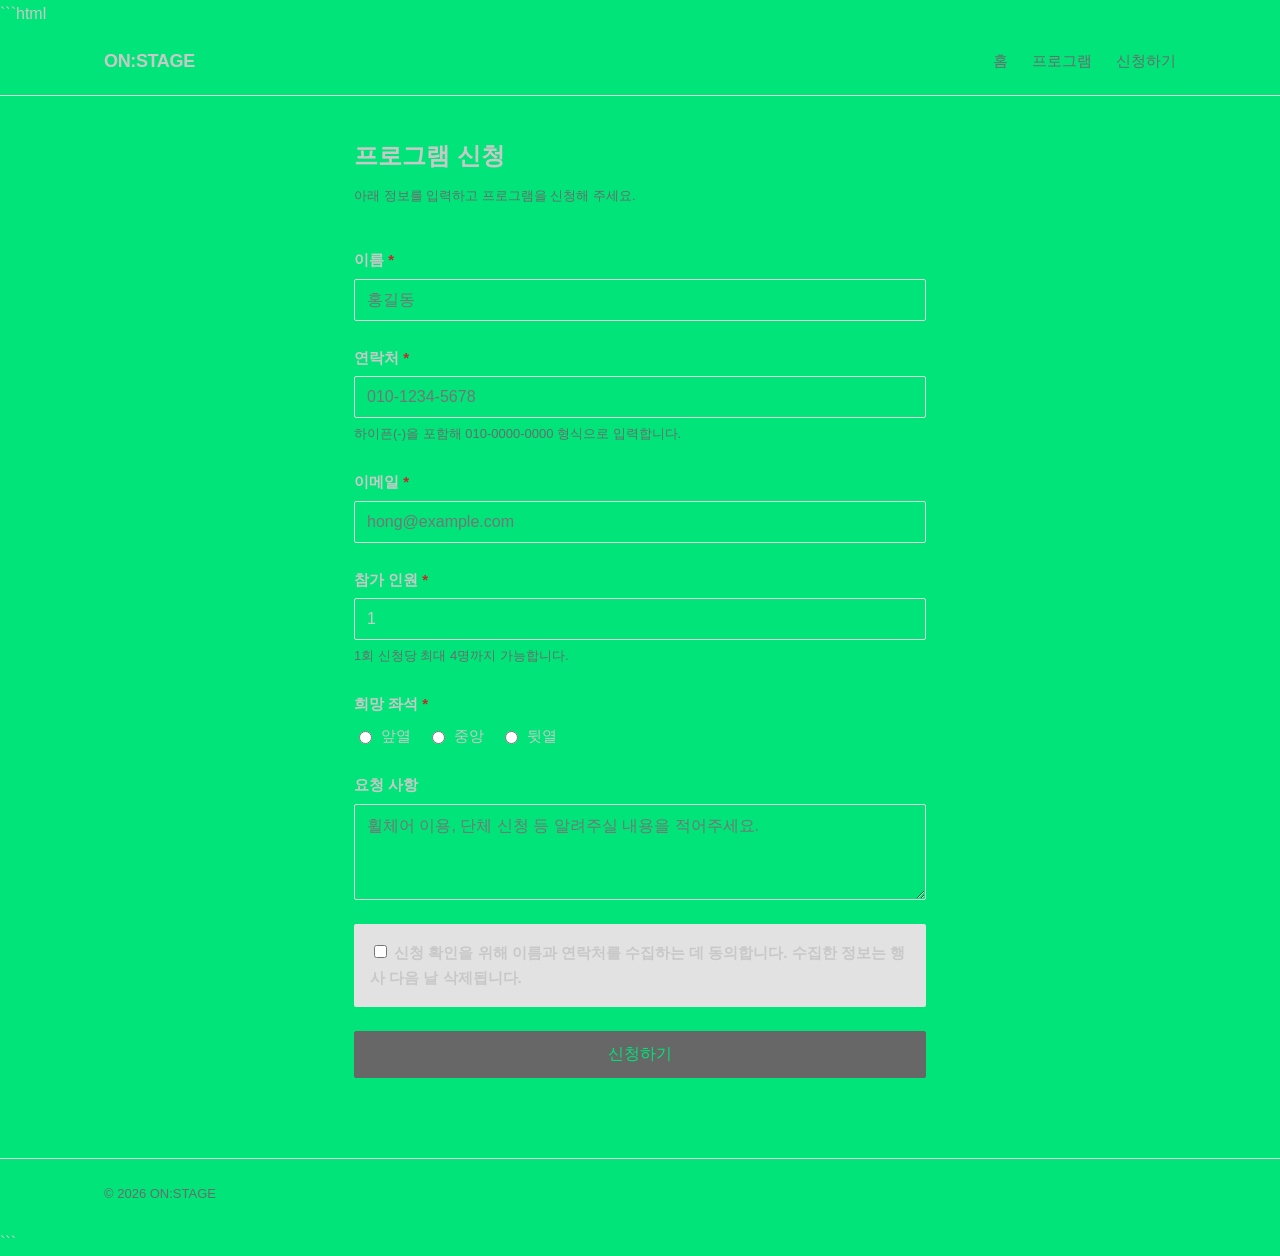
==== apply.html @ 671b8b54 "Add files via upload" ====
```html
<!DOCTYPE html>
<html lang="ko">
<head>
  <meta charset="UTF-8">
  <meta name="viewport" content="width=device-width, initial-scale=1.0">
  <title>ON:STAGE — 신청하기</title>

  <link rel="stylesheet" href="css/tokens.css">
  <link rel="stylesheet" href="css/style.css">
</head>

<body>

  <header class="site-header">
    <div class="wrap">
      <a href="index.html" class="logo">ON:STAGE</a>

      <button type="button" class="menu-btn" id="menuBtn">
        메뉴
      </button>

      <nav class="gnb" id="gnb">
        <a href="index.html">홈</a>
        <a href="detail.html">프로그램</a>
        <a href="apply.html">신청하기</a>
      </nav>
    </div>
  </header>

  <main>

    <section class="form-page" id="formScreen">
      <div class="wrap">

        <h1>프로그램 신청</h1>

        <p>
          아래 정보를 입력하고 프로그램을 신청해 주세요.
        </p>

        <form id="applyForm" novalidate>

          <!-- ① 이름 -->
          <div class="field">
            <label for="name">
              이름
              <span class="req" aria-hidden="true">*</span>
            </label>

            <input
              type="text"
              id="name"
              name="name"
              required
              placeholder="홍길동"
              autocomplete="name"
            >

            <p class="error" id="err-name">
              이름을 입력해 주세요.
            </p>
          </div>


          <!-- ② 연락처 -->
          <div class="field">
            <label for="tel">
              연락처
              <span class="req" aria-hidden="true">*</span>
            </label>

            <input
              type="tel"
              id="tel"
              name="tel"
              required
              pattern="010-\d{4}-\d{4}"
              placeholder="010-1234-5678"
              autocomplete="tel"
            >

            <p class="hint">
              하이픈(-)을 포함해 010-0000-0000 형식으로 입력합니다.
            </p>

            <p class="error" id="err-tel">
              010-1234-5678 형식으로 입력해 주세요.
            </p>
          </div>


          <!-- ③ 이메일 -->
          <div class="field">
            <label for="email">
              이메일
              <span class="req" aria-hidden="true">*</span>
            </label>

            <input
              type="email"
              id="email"
              name="email"
              required
              placeholder="hong@example.com"
              autocomplete="email"
            >

            <p class="error" id="err-email">
              이메일 주소 형식을 확인해 주세요.
            </p>
          </div>


          <!-- ④ 참가 인원 -->
          <div class="field">
            <label for="count">
              참가 인원
              <span class="req" aria-hidden="true">*</span>
            </label>

            <input
              type="number"
              id="count"
              name="count"
              required
              min="1"
              max="4"
              value="1"
            >

            <p class="hint">
              1회 신청당 최대 4명까지 가능합니다.
            </p>

            <p class="error" id="err-count">
              1명 이상 4명 이하로 입력해 주세요.
            </p>
          </div>


          <!-- ⑤ 희망 좌석 -->
          <div class="field">

            <label>
              희망 좌석
              <span class="req" aria-hidden="true">*</span>
            </label>

            <div class="radio-group">

              <label>
                <input
                  type="radio"
                  name="seat"
                  value="앞열"
                  required
                >
                앞열
              </label>

              <label>
                <input
                  type="radio"
                  name="seat"
                  value="중앙"
                >
                중앙
              </label>

              <label>
                <input
                  type="radio"
                  name="seat"
                  value="뒷열"
                >
                뒷열
              </label>

            </div>

            <p class="error" id="err-seat">
              희망 좌석을 선택해 주세요.
            </p>

          </div>


          <!-- ⑥ 요청 사항 -->
          <div class="field">

            <label for="note">
              요청 사항
            </label>

            <textarea
              id="note"
              name="note"
              placeholder="휠체어 이용, 단체 신청 등 알려주실 내용을 적어주세요."
            ></textarea>

          </div>


          <!-- ⑦ 개인정보 동의 -->
          <div class="field">

            <label class="agree" for="agree">

              <input
                type="checkbox"
                id="agree"
                name="agree"
                required
              >

              <span>
                신청 확인을 위해 이름과 연락처를 수집하는 데 동의합니다.
                수집한 정보는 행사 다음 날 삭제됩니다.
              </span>

            </label>

            <p class="error" id="err-agree">
              개인정보 수집에 동의해야 신청할 수 있습니다.
            </p>

          </div>


          <button type="submit" class="btn btn--block">
            신청하기
          </button>

        </form>

      </div>
    </section>


    <!-- 신청 완료 화면 -->
    <section id="doneScreen" class="done is-hidden">
      <div class="wrap">

        <h1>신청이 완료되었습니다.</h1>

        <p>
          입력하신 신청 정보를 확인해 주세요.
        </p>

        <dl class="receipt">

          <div>
            <dt>이름</dt>
            <dd id="r-name"></dd>
          </div>

          <div>
            <dt>연락처</dt>
            <dd id="r-tel"></dd>
          </div>

          <div>
            <dt>희망 좌석</dt>
            <dd id="r-seat"></dd>
          </div>

          <div>
            <dt>참가 인원</dt>
            <dd id="r-count"></dd>
          </div>

        </dl>

        <a href="index.html" class="btn">
          홈으로 돌아가기
        </a>

      </div>
    </section>

  </main>

  <footer class="site-footer">
    <div class="wrap">
      <p>© 2026 ON:STAGE</p>
    </div>
  </footer>

  <script src="js/main.js"></script>

</body>
</html>
```
---- css/tokens.css ----
/* ════════════════════════════════════════════════════════════════
   tokens.css — 디자인 토큰
   ════════════════════════════════════════════════════════════════
   이 파일에는 '값'만 적습니다. 실제 모양은 style.css가 만듭니다.

   [2주차 1차시] 디자인 가이드 워크시트에 정한 색을 여기에 옮겨 적으세요.
   여기 한 곳만 바꾸면 사이트 전체 색이 한꺼번에 바뀝니다.

   ⚠ 변수 이름은 절대 바꾸지 마세요. style.css가 이 이름들을 찾습니다.
   ════════════════════════════════════════════════════════════════ */

:root {

  /* ────────────────────────────────────────────────────────────
     ① 색  ▸ TODO: 아래 5개를 팀 색으로 바꾸세요
     ────────────────────────────────────────────────────────────
     지금은 임시 회색이 들어 있습니다. 그대로 두면 감점입니다.

     규칙
       · 주색 3개 + 강조색 1개 + 보조색 1개, 총 5개만 씁니다
       · 색 코드는 #RRGGBB 형식으로 적습니다
       · --ink 와 --paper 는 서로 충분히 진하고 밝아야 합니다
         (글자와 배경의 대비. 6주차에 검사합니다)

     색 고르는 곳
       coolors.co  ·  color.adobe.com  ·  개발자도구로 좋아하는 사이트 색 추출
     ──────────────────────────────────────────────────────────── */

  --ink:       #c8c8c8;   /* 주색1 — 제목과 본문 글자. 가장 진한 색 */
  --paper:     #00e479
  ;   /* 주색2 — 기본 배경. 보통 흰색 */
  --wall:      #e2e2e2;   /* 주색3 — 구역을 나누는 옅은 배경 */
  --brand:     #676767;   /* 강조색 — 버튼, 링크, 선택된 상태 */
  --highlight: #999;   /* 보조색 — '마감 임박' 같은 배지 */


  /* ────────────────────────────────────────────────────────────
     ② 보조 색  ▸ 그대로 두어도 됩니다
     ──────────────────────────────────────────────────────────── */

  --ink-soft:  #6b6b6b;   /* 덜 중요한 글자 */
  --line:      #dddddd;   /* 테두리와 구분선 */
  --danger:    #c62828;   /* 오류 메시지. 빨강 계열을 유지하세요 */


  /* ────────────────────────────────────────────────────────────
     ③ 글자 크기  ▸ 완성본 제공
     ────────────────────────────────────────────────────────────
     1rem = 16px 입니다.
     크기는 이 5개 안에서만 고르세요. 여기 없는 크기를 쓰면
     화면이 어수선해지고 6주차 체크리스트에서 감점됩니다.
     ──────────────────────────────────────────────────────────── */

  --fs-hero:   2.75rem;    /* 44px — 첫 화면의 큰 제목 */
  --fs-h2:     1.5rem;     /* 24px — 섹션 제목 */
  --fs-h3:     1.125rem;   /* 18px — 카드 제목 */
  --fs-body:   1rem;       /* 16px — 본문 */
  --fs-small:  0.8125rem;  /* 13px — 날짜, 안내 문구 */


  /* ────────────────────────────────────────────────────────────
     ④ 여백  ▸ 완성본 제공
     ────────────────────────────────────────────────────────────
     8의 배수로 만든 5단계입니다.
     margin, padding, gap 값은 이 안에서만 고르세요.
     ──────────────────────────────────────────────────────────── */

  --sp-1: 8px;    /* 아주 좁게 — 아이콘과 글자 사이 */
  --sp-2: 16px;   /* 좁게 — 카드 안쪽 */
  --sp-3: 24px;   /* 보통 — 요소 사이 */
  --sp-4: 40px;   /* 넓게 — 큰 덩어리 사이 */
  --sp-5: 64px;   /* 아주 넓게 — 섹션 위아래 */


  /* ────────────────────────────────────────────────────────────
     ⑤ 그 밖에  ▸ 완성본 제공
     ──────────────────────────────────────────────────────────── */

  --radius: 2px;      /* 모서리 둥글기. 0이면 각지고, 크면 둥글둥글 */
  --maxw:  1120px;    /* 콘텐츠 최대 가로 폭 */
}
---- css/style.css ----
/* ════════════════════════════════════════════════════════════════
   style.css — 완성본
   ════════════════════════════════════════════════════════════════ */

* { box-sizing: border-box; }

body, h1, h2, h3, p, ul, dl, dd, figure {
  margin: 0;
  padding: 0;
}

ul { list-style: none; }

img {
  display: block;
  max-width: 100%;
}

body {
  font-family: -apple-system, BlinkMacSystemFont, "Apple SD Gothic Neo",
               "Malgun Gothic", "맑은 고딕", sans-serif;
  font-size: var(--fs-body);
  line-height: 1.7;
  color: var(--ink);
  background: var(--paper);
}

.wrap {
  max-width: var(--maxw);
  margin: 0 auto;
  padding: 0 var(--sp-3);
}

a:focus-visible,
button:focus-visible,
input:focus-visible,
textarea:focus-visible {
  outline: 2px solid var(--brand);
  outline-offset: 2px;
}

.is-hidden {
  display: none;
}


/* ═══ 1. 헤더 ═════════════════════════════════════════════════ */

.site-header {
  border-bottom: 1px solid var(--line);
  background: var(--paper);
  position: relative;
}

.site-header .wrap {
  height: 68px;
  display: flex;
  align-items: center;
  justify-content: space-between;
}

.logo {
  font-size: var(--fs-h3);
  font-weight: 700;
  letter-spacing: -0.02em;
  color: var(--ink);
  text-decoration: none;
}

.gnb {
  display: flex;
  gap: var(--sp-3);
}

.gnb a {
  color: var(--ink-soft);
  text-decoration: none;
  font-size: 0.9375rem;
}

.gnb a:hover {
  color: var(--ink);
}

.menu-btn {
  display: none;
  border: 1px solid var(--line);
  background: var(--paper);
  border-radius: var(--radius);
  padding: 6px 10px;
  font-size: var(--fs-small);
  font-family: inherit;
  cursor: pointer;
}


/* ═══ 2. 히어로 ═══════════════════════════════════════════════ */

.hero {
  background: var(--wall);
  padding: var(--sp-5) 0;
}

.hero .wrap {
  display: flex;
  gap: var(--sp-4);
  align-items: center;
}

.hero-text {
  flex: 2;
}

.hero-figure {
  flex: 1;
}

.hero-label {
  font-size: var(--fs-small);
  color: var(--brand);
  font-weight: 700;
  margin-bottom: var(--sp-1);
}

.hero h1 {
  font-size: var(--fs-hero);
  line-height: 1.2;
  letter-spacing: -0.03em;
  margin-bottom: var(--sp-2);
}

.hero p {
  color: var(--ink-soft);
  max-width: 34em;
  margin-bottom: var(--sp-3);
}

.hero-figure img {
  width: 100%;
  aspect-ratio: 4 / 3;
  object-fit: cover;
  background: var(--line);
}


/* ═══ 3. 버튼 ═════════════════════════════════════════════════ */

.btn {
  display: inline-block;
  padding: 12px var(--sp-3);
  border: 1px solid var(--brand);
  border-radius: var(--radius);
  background: var(--brand);
  color: var(--paper);
  font-size: var(--fs-body);
  font-family: inherit;
  text-decoration: none;
  cursor: pointer;
}

.btn:hover {
  opacity: 0.85;
}

.btn--ghost {
  background: transparent;
  color: var(--brand);
}

.btn--block {
  display: block;
  width: 100%;
  text-align: center;
}


/* ═══ 4. 섹션 제목 ════════════════════════════════════════════ */

.section {
  padding: var(--sp-5) 0;
}

.section-head {
  display: flex;
  align-items: baseline;
  justify-content: space-between;
  margin-bottom: var(--sp-3);
}

.section-head h2 {
  font-size: var(--fs-h2);
  letter-spacing: -0.02em;
}

.section-head p {
  color: var(--ink-soft);
  font-size: var(--fs-small);
}


/* ═══ 5. 필터 칩 ══════════════════════════════════════════════ */

.filters {
  display: flex;
  flex-wrap: wrap;
  gap: var(--sp-1);
  margin-bottom: var(--sp-3);
}

.chip {
  padding: 7px 16px;
  border: 1px solid var(--line);
  border-radius: 999px;
  background: var(--paper);
  color: var(--ink-soft);
  font-size: var(--fs-small);
  font-family: inherit;
  cursor: pointer;
}

.chip:hover {
  border-color: var(--ink-soft);
}

.chip.is-active {
  background: var(--ink);
  border-color: var(--ink);
  color: var(--paper);
}


/* ═══ 6. 카드 목록 ════════════════════════════════════════════ */

.card-grid {
  display: grid;
  grid-template-columns: repeat(3, 1fr);
  gap: var(--sp-3);
}

.card {
  display: block;
  text-decoration: none;
  color: inherit;
  border: 1px solid var(--line);
  border-radius: var(--radius);
  overflow: hidden;
  background: var(--paper);
}

.card:hover {
  border-color: var(--ink);
}

.card img {
  width: 100%;
  background: var(--line);
  aspect-ratio: 3 / 4;
  object-fit: cover;
}

.card-body {
  padding: var(--sp-2);
}

.card-cat {
  font-size: var(--fs-small);
  color: var(--brand);
  margin-bottom: 4px;
}

.card h3 {
  font-size: var(--fs-h3);
  letter-spacing: -0.02em;
  margin-bottom: 6px;
}

.card-meta {
  font-size: var(--fs-small);
  color: var(--ink-soft);
}

.badge {
  display: inline-block;
  background: var(--highlight);
  color: var(--ink);
  font-size: 0.75rem;
  font-weight: 700;
  padding: 2px 8px;
  border-radius: var(--radius);
  margin-left: 6px;
}


/* ═══ 7. 상세 화면 ═══════════════════════════════════════════ */

.detail {
  padding: var(--sp-4) 0 var(--sp-5);
}

.detail-top {
  display: flex;
  gap: var(--sp-4);
  align-items: flex-start;
}

.detail-poster {
  flex: 0 0 340px;
}

.detail-poster img {
  width: 100%;
  aspect-ratio: 3 / 4;
  object-fit: cover;
  background: var(--line);
}

.detail-info {
  flex: 1;
}

.detail-info h1 {
  font-size: 2rem;
  letter-spacing: -0.03em;
  margin-bottom: var(--sp-2);
}

.spec {
  border-top: 1px solid var(--line);
  margin: var(--sp-3) 0;
}

.spec div {
  display: flex;
  gap: var(--sp-2);
  padding: 12px 0;
  border-bottom: 1px solid var(--line);
  font-size: 0.9375rem;
}

.spec dt {
  flex: 0 0 88px;
  color: var(--ink-soft);
}

.spec dd {
  flex: 1;
}

.detail-body {
  margin-top: var(--sp-4);
  max-width: 40em;
}

.detail-body h2 {
  font-size: var(--fs-h3);
  margin-bottom: var(--sp-1);
}

.detail-body p {
  color: var(--ink-soft);
  margin-bottom: var(--sp-2);
}


/* ═══ 8. 신청 폼 ══════════════════════════════════════════════ */

.form-page {
  padding: var(--sp-4) 0 var(--sp-5);
}

.form-page > .wrap {
  max-width: 620px;
}

.form-page h1 {
  font-size: var(--fs-h2);
  margin-bottom: var(--sp-1);
}

.form-page > .wrap > p {
  color: var(--ink-soft);
  font-size: var(--fs-small);
  margin-bottom: var(--sp-4);
}

.field {
  margin-bottom: var(--sp-3);
}

.field > label {
  display: block;
  font-size: 0.9375rem;
  font-weight: 700;
  margin-bottom: 6px;
}

.req {
  color: var(--danger);
}

.field input[type="text"],
.field input[type="tel"],
.field input[type="email"],
.field input[type="number"],
.field textarea {
  width: 100%;
  padding: 11px 12px;
  border: 1px solid var(--line);
  border-radius: var(--radius);
  font-size: var(--fs-body);
  font-family: inherit;
  color: var(--ink);
  background: var(--paper);
}

.field input:focus,
.field textarea:focus {
  border-color: var(--brand);
}

.field textarea {
  resize: vertical;
  min-height: 96px;
}

.hint {
  font-size: var(--fs-small);
  color: var(--ink-soft);
  margin-top: 5px;
}

.error {
  display: none;
  font-size: var(--fs-small);
  color: var(--danger);
  margin-top: 5px;
}

.error.is-show {
  display: block;
}

.field.has-error input,
.field.has-error textarea {
  border-color: var(--danger);
}

.radio-group {
  display: flex;
  flex-wrap: wrap;
  gap: var(--sp-2);
}

.radio-group label {
  display: flex;
  align-items: center;
  gap: 6px;
  font-size: 0.9375rem;
  cursor: pointer;
}

.agree {
  display: flex;
  gap: var(--sp-1);
  align-items: flex-start;
  background: var(--wall);
  padding: var(--sp-2);
  border-radius: var(--radius);
  font-size: 0.9375rem;
}

.agree input {
  margin-top: 5px;
}


/* ═══ 9. 완료 화면 ════════════════════════════════════════════ */

.done {
  padding: var(--sp-5) 0;
  text-align: center;
}

.done .wrap {
  max-width: 520px;
}

.done h1 {
  font-size: var(--fs-h2);
  margin-bottom: var(--sp-1);
}

.done > .wrap > p {
  color: var(--ink-soft);
  margin-bottom: var(--sp-3);
}

.receipt {
  border: 1px solid var(--line);
  border-radius: var(--radius);
  padding: var(--sp-3);
  text-align: left;
  margin-bottom: var(--sp-3);
}

.receipt div {
  display: flex;
  justify-content: space-between;
  padding: 9px 0;
  border-bottom: 1px solid var(--line);
  font-size: 0.9375rem;
}

.receipt div:last-child {
  border-bottom: 0;
}

.receipt dt {
  color: var(--ink-soft);
}

.receipt dd {
  font-weight: 700;
}


/* ═══ 10. 푸터 ════════════════════════════════════════════════ */

.site-footer {
  border-top: 1px solid var(--line);
  padding: var(--sp-3) 0;
  color: var(--ink-soft);
  font-size: var(--fs-small);
}


/* ═══ 11. 반응형 ══════════════════════════════════════════════ */

@media (max-width: 768px) {

  :root {
    --fs-hero: 1.875rem;
    --sp-5: 40px;
  }

  .menu-btn {
    display: block;
  }

  .gnb {
    display: none;
    position: absolute;
    top: 68px;
    left: 0;
    right: 0;
    flex-direction: column;
    gap: 0;
    background: var(--paper);
    border-bottom: 1px solid var(--line);
    padding: var(--sp-2) var(--sp-3);
  }

  .gnb.is-open {
    display: flex;
  }

  .hero .wrap,
  .detail-top {
    flex-direction: column;
  }

  .card-grid {
    grid-template-columns: 1fr;
  }

  .detail-poster {
    width: 100%;
    max-width: 320px;
    flex: none;
  }
}
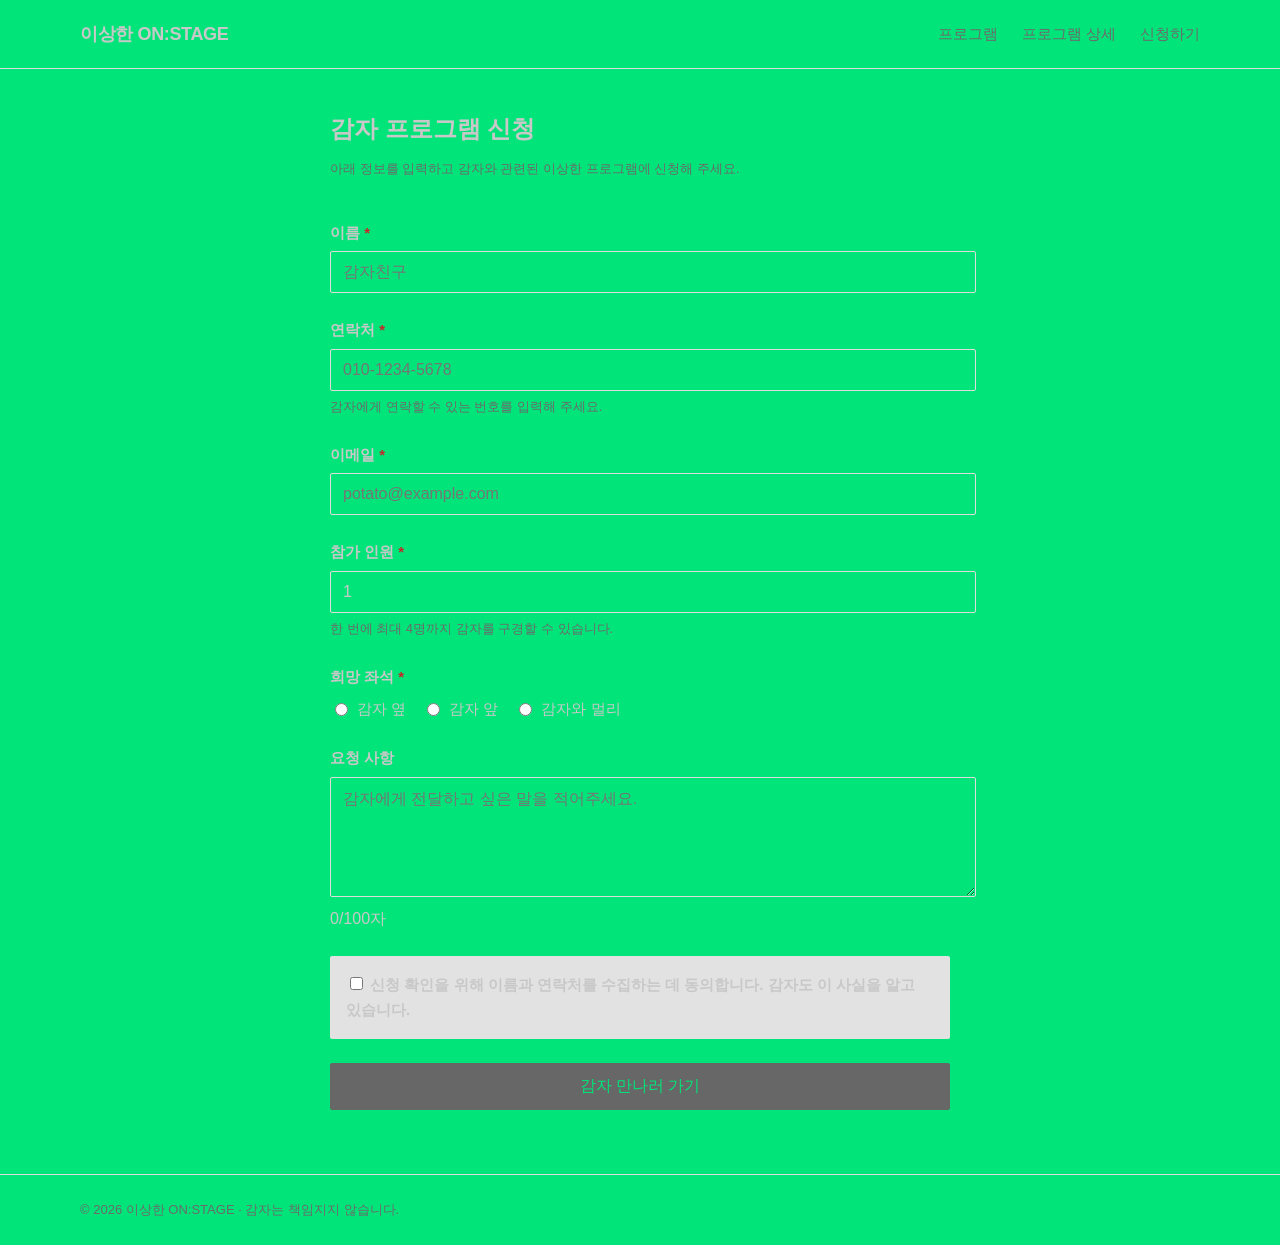
==== commit 1b306022: "Update apply.html" ====
--- a/apply.html
+++ b/apply.html
@@ -1,294 +1,419 @@
-```html
 <!DOCTYPE html>
 <html lang="ko">
 <head>
+
   <meta charset="UTF-8">
-  <meta name="viewport" content="width=device-width, initial-scale=1.0">
-  <title>ON:STAGE — 신청하기</title>
+
+  <meta
+    name="viewport"
+    content="width=device-width, initial-scale=1.0">
+
+  <title>이상한 ON:STAGE — 감자 신청</title>
 
   <link rel="stylesheet" href="css/tokens.css">
   <link rel="stylesheet" href="css/style.css">
+
 </head>
 
+
 <body>
 
-  <header class="site-header">
-    <div class="wrap">
-      <a href="index.html" class="logo">ON:STAGE</a>
-
-      <button type="button" class="menu-btn" id="menuBtn">
-        메뉴
+
+<header class="site-header">
+
+  <div class="wrap">
+
+    <a href="index.html" class="logo">
+      이상한 ON:STAGE
+    </a>
+
+
+    <button
+      type="button"
+      class="menu-btn"
+      id="menuBtn"
+      aria-expanded="false"
+      aria-controls="gnb">
+      메뉴
+    </button>
+
+
+    <nav class="gnb" id="gnb" aria-label="주요 메뉴">
+
+      <a href="index.html">프로그램</a>
+
+      <a href="detail.html">프로그램 상세</a>
+
+      <a href="apply.html">신청하기</a>
+
+    </nav>
+
+  </div>
+
+</header>
+
+
+
+<main>
+
+
+<section class="form-page" id="formScreen">
+
+  <div class="wrap">
+
+
+    <h1>감자 프로그램 신청</h1>
+
+
+    <p>
+      아래 정보를 입력하고 감자와 관련된 이상한 프로그램에
+      신청해 주세요.
+    </p>
+
+
+    <form id="applyForm">
+
+
+      <!-- 이름 -->
+
+      <div class="field">
+
+        <label for="name">
+          이름
+          <span class="req" aria-hidden="true">*</span>
+        </label>
+
+
+        <input
+          type="text"
+          id="name"
+          name="name"
+          required
+          placeholder="감자친구"
+          autocomplete="name">
+
+
+        <p class="error" id="err-name">
+          이름을 입력해 주세요.
+        </p>
+
+      </div>
+
+
+
+      <!-- 연락처 -->
+
+      <div class="field">
+
+        <label for="tel">
+          연락처
+          <span class="req" aria-hidden="true">*</span>
+        </label>
+
+
+        <input
+          type="tel"
+          id="tel"
+          name="tel"
+          required
+          pattern="010-\d{4}-\d{4}"
+          placeholder="010-1234-5678"
+          autocomplete="tel">
+
+
+        <p class="hint">
+          감자에게 연락할 수 있는 번호를 입력해 주세요.
+        </p>
+
+
+        <p class="error" id="err-tel">
+          010-1234-5678 형식으로 입력해 주세요.
+        </p>
+
+      </div>
+
+
+
+      <!-- 이메일 -->
+
+      <div class="field">
+
+        <label for="email">
+          이메일
+          <span class="req" aria-hidden="true">*</span>
+        </label>
+
+
+        <input
+          type="email"
+          id="email"
+          name="email"
+          required
+          placeholder="potato@example.com"
+          autocomplete="email">
+
+
+        <p class="error" id="err-email">
+          이메일 주소 형식을 확인해 주세요.
+        </p>
+
+      </div>
+
+
+
+      <!-- 참가 인원 -->
+
+      <div class="field">
+
+        <label for="count">
+          참가 인원
+          <span class="req" aria-hidden="true">*</span>
+        </label>
+
+
+        <input
+          type="number"
+          id="count"
+          name="count"
+          required
+          min="1"
+          max="4"
+          value="1">
+
+
+        <p class="hint">
+          한 번에 최대 4명까지 감자를 구경할 수 있습니다.
+        </p>
+
+
+        <p class="error" id="err-count">
+          1명 이상 4명 이하로 입력해 주세요.
+        </p>
+
+      </div>
+
+
+
+      <!-- 좌석 -->
+
+      <div class="field">
+
+        <label>
+          희망 좌석
+          <span class="req" aria-hidden="true">*</span>
+        </label>
+
+
+        <div class="radio-group">
+
+
+          <label>
+
+            <input
+              type="radio"
+              name="seat"
+              value="감자 옆"
+              required>
+
+            감자 옆
+
+          </label>
+
+
+          <label>
+
+            <input
+              type="radio"
+              name="seat"
+              value="감자 앞">
+
+            감자 앞
+
+          </label>
+
+
+          <label>
+
+            <input
+              type="radio"
+              name="seat"
+              value="감자와 멀리">
+
+            감자와 멀리
+
+          </label>
+
+
+        </div>
+
+
+        <p class="error" id="err-seat">
+          희망 좌석을 선택해 주세요.
+        </p>
+
+      </div>
+
+
+
+      <!-- 요청 사항 -->
+
+      <div class="field">
+
+        <label for="note">
+          요청 사항
+        </label>
+
+
+        <textarea
+          id="note"
+          name="note"
+          maxlength="100"
+          placeholder="감자에게 전달하고 싶은 말을 적어주세요."></textarea>
+
+
+        <p class="char-count">
+          <span id="noteCount">0</span>/100자
+        </p>
+
+      </div>
+
+
+
+      <!-- 개인정보 -->
+
+      <div class="field">
+
+        <label class="agree" for="agree">
+
+          <input
+            type="checkbox"
+            id="agree"
+            name="agree"
+            required>
+
+
+          <span>
+            신청 확인을 위해 이름과 연락처를 수집하는 데 동의합니다.
+            감자도 이 사실을 알고 있습니다.
+          </span>
+
+        </label>
+
+
+        <p class="error" id="err-agree">
+          개인정보 수집에 동의해야 신청할 수 있습니다.
+        </p>
+
+      </div>
+
+
+
+      <button
+        type="submit"
+        class="btn btn--block">
+
+        감자 만나러 가기
+
       </button>
 
-      <nav class="gnb" id="gnb">
-        <a href="index.html">홈</a>
-        <a href="detail.html">프로그램</a>
-        <a href="apply.html">신청하기</a>
-      </nav>
-    </div>
-  </header>
-
-  <main>
-
-    <section class="form-page" id="formScreen">
-      <div class="wrap">
-
-        <h1>프로그램 신청</h1>
-
-        <p>
-          아래 정보를 입력하고 프로그램을 신청해 주세요.
-        </p>
-
-        <form id="applyForm" novalidate>
-
-          <!-- ① 이름 -->
-          <div class="field">
-            <label for="name">
-              이름
-              <span class="req" aria-hidden="true">*</span>
-            </label>
-
-            <input
-              type="text"
-              id="name"
-              name="name"
-              required
-              placeholder="홍길동"
-              autocomplete="name"
-            >
-
-            <p class="error" id="err-name">
-              이름을 입력해 주세요.
-            </p>
-          </div>
-
-
-          <!-- ② 연락처 -->
-          <div class="field">
-            <label for="tel">
-              연락처
-              <span class="req" aria-hidden="true">*</span>
-            </label>
-
-            <input
-              type="tel"
-              id="tel"
-              name="tel"
-              required
-              pattern="010-\d{4}-\d{4}"
-              placeholder="010-1234-5678"
-              autocomplete="tel"
-            >
-
-            <p class="hint">
-              하이픈(-)을 포함해 010-0000-0000 형식으로 입력합니다.
-            </p>
-
-            <p class="error" id="err-tel">
-              010-1234-5678 형식으로 입력해 주세요.
-            </p>
-          </div>
-
-
-          <!-- ③ 이메일 -->
-          <div class="field">
-            <label for="email">
-              이메일
-              <span class="req" aria-hidden="true">*</span>
-            </label>
-
-            <input
-              type="email"
-              id="email"
-              name="email"
-              required
-              placeholder="hong@example.com"
-              autocomplete="email"
-            >
-
-            <p class="error" id="err-email">
-              이메일 주소 형식을 확인해 주세요.
-            </p>
-          </div>
-
-
-          <!-- ④ 참가 인원 -->
-          <div class="field">
-            <label for="count">
-              참가 인원
-              <span class="req" aria-hidden="true">*</span>
-            </label>
-
-            <input
-              type="number"
-              id="count"
-              name="count"
-              required
-              min="1"
-              max="4"
-              value="1"
-            >
-
-            <p class="hint">
-              1회 신청당 최대 4명까지 가능합니다.
-            </p>
-
-            <p class="error" id="err-count">
-              1명 이상 4명 이하로 입력해 주세요.
-            </p>
-          </div>
-
-
-          <!-- ⑤ 희망 좌석 -->
-          <div class="field">
-
-            <label>
-              희망 좌석
-              <span class="req" aria-hidden="true">*</span>
-            </label>
-
-            <div class="radio-group">
-
-              <label>
-                <input
-                  type="radio"
-                  name="seat"
-                  value="앞열"
-                  required
-                >
-                앞열
-              </label>
-
-              <label>
-                <input
-                  type="radio"
-                  name="seat"
-                  value="중앙"
-                >
-                중앙
-              </label>
-
-              <label>
-                <input
-                  type="radio"
-                  name="seat"
-                  value="뒷열"
-                >
-                뒷열
-              </label>
-
-            </div>
-
-            <p class="error" id="err-seat">
-              희망 좌석을 선택해 주세요.
-            </p>
-
-          </div>
-
-
-          <!-- ⑥ 요청 사항 -->
-          <div class="field">
-
-            <label for="note">
-              요청 사항
-            </label>
-
-            <textarea
-              id="note"
-              name="note"
-              placeholder="휠체어 이용, 단체 신청 등 알려주실 내용을 적어주세요."
-            ></textarea>
-
-          </div>
-
-
-          <!-- ⑦ 개인정보 동의 -->
-          <div class="field">
-
-            <label class="agree" for="agree">
-
-              <input
-                type="checkbox"
-                id="agree"
-                name="agree"
-                required
-              >
-
-              <span>
-                신청 확인을 위해 이름과 연락처를 수집하는 데 동의합니다.
-                수집한 정보는 행사 다음 날 삭제됩니다.
-              </span>
-
-            </label>
-
-            <p class="error" id="err-agree">
-              개인정보 수집에 동의해야 신청할 수 있습니다.
-            </p>
-
-          </div>
-
-
-          <button type="submit" class="btn btn--block">
-            신청하기
-          </button>
-
-        </form>
-
-      </div>
-    </section>
-
-
-    <!-- 신청 완료 화면 -->
-    <section id="doneScreen" class="done is-hidden">
-      <div class="wrap">
-
-        <h1>신청이 완료되었습니다.</h1>
-
-        <p>
-          입력하신 신청 정보를 확인해 주세요.
-        </p>
-
-        <dl class="receipt">
-
-          <div>
-            <dt>이름</dt>
-            <dd id="r-name"></dd>
-          </div>
-
-          <div>
-            <dt>연락처</dt>
-            <dd id="r-tel"></dd>
-          </div>
-
-          <div>
-            <dt>희망 좌석</dt>
-            <dd id="r-seat"></dd>
-          </div>
-
-          <div>
-            <dt>참가 인원</dt>
-            <dd id="r-count"></dd>
-          </div>
-
-        </dl>
-
-        <a href="index.html" class="btn">
-          홈으로 돌아가기
-        </a>
-
-      </div>
-    </section>
-
-  </main>
-
-  <footer class="site-footer">
-    <div class="wrap">
-      <p>© 2026 ON:STAGE</p>
-    </div>
-  </footer>
-
-  <script src="js/main.js"></script>
+
+    </form>
+
+  </div>
+
+</section>
+
+
+
+<!-- 완료 화면 -->
+
+<section
+  class="done is-hidden"
+  id="doneScreen">
+
+  <div class="wrap">
+
+
+    <h1>
+      신청이 완료되었습니다!
+    </h1>
+
+
+    <p>
+      이제 감자가 당신을 기다립니다.
+    </p>
+
+
+    <dl class="receipt">
+
+
+      <div>
+
+        <dt>이름</dt>
+
+        <dd id="r-name"></dd>
+
+      </div>
+
+
+      <div>
+
+        <dt>연락처</dt>
+
+        <dd id="r-tel"></dd>
+
+      </div>
+
+
+      <div>
+
+        <dt>좌석</dt>
+
+        <dd id="r-seat"></dd>
+
+      </div>
+
+
+      <div>
+
+        <dt>참가 인원</dt>
+
+        <dd id="r-count"></dd>
+
+      </div>
+
+
+    </dl>
+
+
+    <a
+      href="index.html"
+      class="btn">
+
+      다른 이상한 프로그램 보기
+
+    </a>
+
+  </div>
+
+</section>
+
+
+</main>
+
+
+
+<footer class="site-footer">
+
+  <div class="wrap">
+    © 2026 이상한 ON:STAGE · 감자는 책임지지 않습니다.
+  </div>
+
+</footer>
+
+
+
+<script src="js/main.js"></script>
 
 </body>
 </html>
-```
--- a/css/style.css
+++ b/css/style.css
@@ -1,3 +1,4 @@
+```css
 /* ════════════════════════════════════════════════════════════════
    style.css — 완성본
    ════════════════════════════════════════════════════════════════ */
@@ -113,6 +114,7 @@
 
 .hero-figure {
   flex: 1;
+  overflow: hidden;
 }
 
 .hero-label {
@@ -140,6 +142,11 @@
   aspect-ratio: 4 / 3;
   object-fit: cover;
   background: var(--line);
+  transition: transform 0.3s ease;
+}
+
+.hero-figure img:hover {
+  transform: scale(1.05);
 }
 
 
@@ -245,10 +252,13 @@
   border-radius: var(--radius);
   overflow: hidden;
   background: var(--paper);
+  transition: transform 0.2s ease, box-shadow 0.2s ease;
 }
 
 .card:hover {
   border-color: var(--ink);
+  transform: translateY(-4px);
+  box-shadow: 0 6px 15px rgba(0, 0, 0, 0.12);
 }
 
 .card img {
@@ -579,3 +589,4 @@
     flex: none;
   }
 }
+```
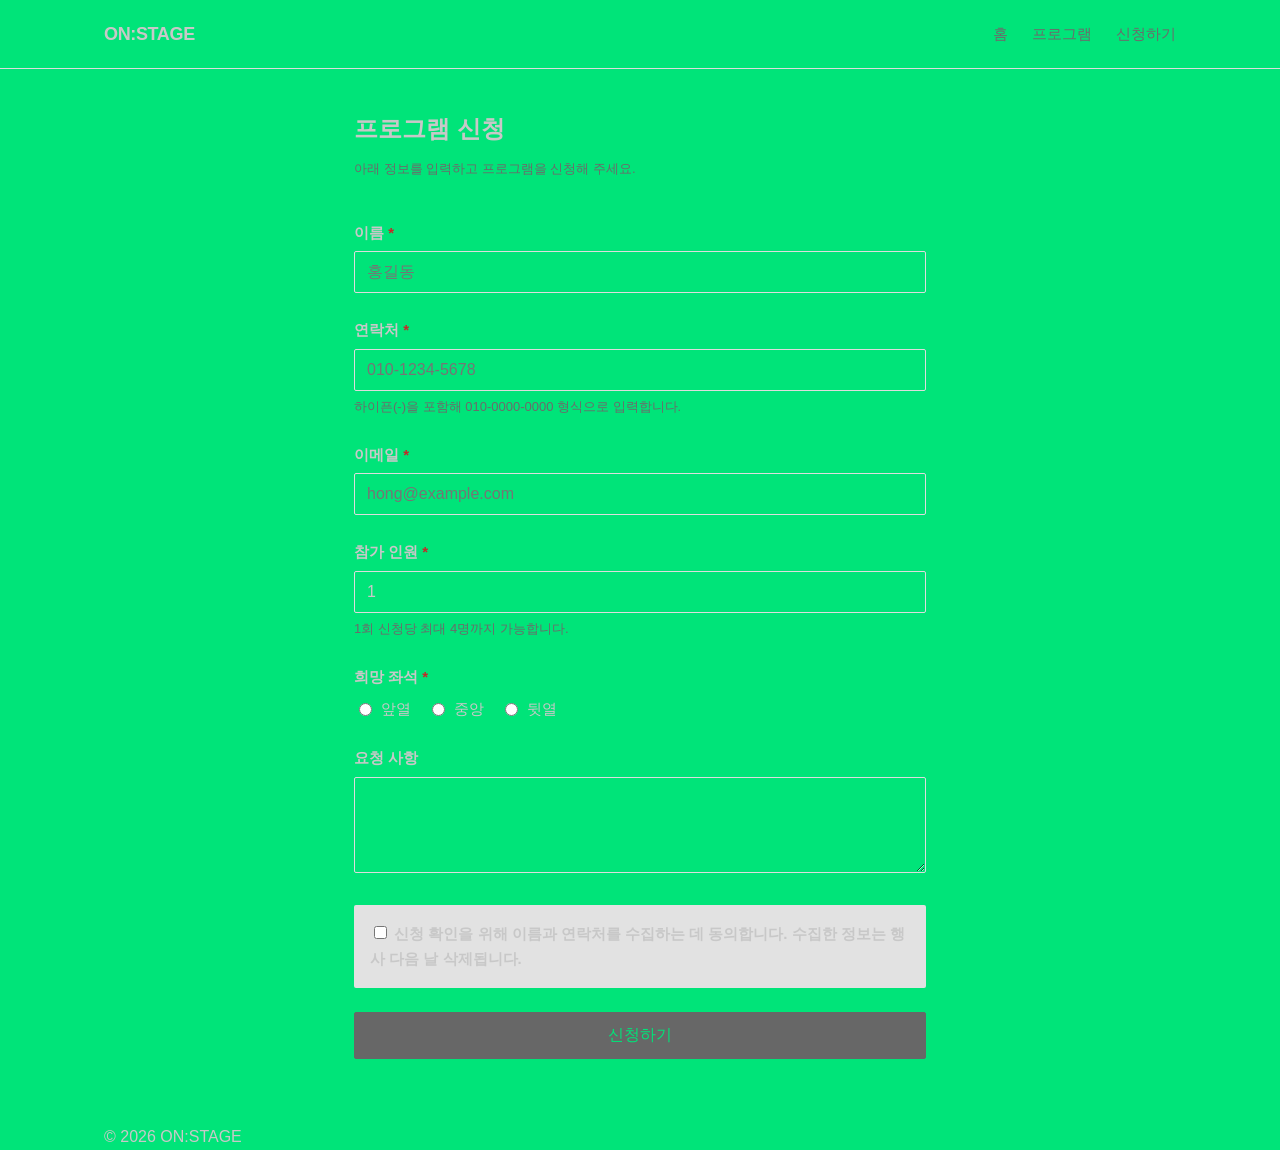
==== commit 3f97c4da: "Update apply.html" ====
--- a/apply.html
+++ b/apply.html
@@ -1,5 +1,6 @@
 <!DOCTYPE html>
 <html lang="ko">
+
 <head>
 
   <meta charset="UTF-8">
@@ -8,7 +9,7 @@
     name="viewport"
     content="width=device-width, initial-scale=1.0">
 
-  <title>이상한 ON:STAGE — 감자 신청</title>
+  <title>ON:STAGE — 신청하기</title>
 
   <link rel="stylesheet" href="css/tokens.css">
   <link rel="stylesheet" href="css/style.css">
@@ -24,9 +25,8 @@
   <div class="wrap">
 
     <a href="index.html" class="logo">
-      이상한 ON:STAGE
+      ON:STAGE
     </a>
-
 
     <button
       type="button"
@@ -37,13 +37,13 @@
       메뉴
     </button>
 
-
-    <nav class="gnb" id="gnb" aria-label="주요 메뉴">
-
-      <a href="index.html">프로그램</a>
-
-      <a href="detail.html">프로그램 상세</a>
-
+    <nav
+      class="gnb"
+      id="gnb"
+      aria-label="주요 메뉴">
+
+      <a href="index.html">홈</a>
+      <a href="detail.html">프로그램</a>
       <a href="apply.html">신청하기</a>
 
     </nav>
@@ -53,21 +53,20 @@
 </header>
 
 
-
 <main>
 
-
-<section class="form-page" id="formScreen">
+<section
+  class="form-page"
+  id="formScreen">
 
   <div class="wrap">
 
-
-    <h1>감자 프로그램 신청</h1>
-
+    <h1>
+      프로그램 신청
+    </h1>
 
     <p>
-      아래 정보를 입력하고 감자와 관련된 이상한 프로그램에
-      신청해 주세요.
+      아래 정보를 입력하고 프로그램을 신청해 주세요.
     </p>
 
 
@@ -82,23 +81,22 @@
           이름
           <span class="req" aria-hidden="true">*</span>
         </label>
-
 
         <input
           type="text"
           id="name"
           name="name"
           required
-          placeholder="감자친구"
+          placeholder="홍길동"
           autocomplete="name">
 
-
-        <p class="error" id="err-name">
+        <p
+          class="error"
+          id="err-name">
           이름을 입력해 주세요.
         </p>
 
       </div>
-
 
 
       <!-- 연락처 -->
@@ -109,7 +107,6 @@
           연락처
           <span class="req" aria-hidden="true">*</span>
         </label>
-
 
         <input
           type="tel"
@@ -120,18 +117,18 @@
           placeholder="010-1234-5678"
           autocomplete="tel">
 
-
         <p class="hint">
-          감자에게 연락할 수 있는 번호를 입력해 주세요.
-        </p>
-
-
-        <p class="error" id="err-tel">
+          하이픈(-)을 포함해
+          010-0000-0000 형식으로 입력합니다.
+        </p>
+
+        <p
+          class="error"
+          id="err-tel">
           010-1234-5678 형식으로 입력해 주세요.
         </p>
 
       </div>
-
 
 
       <!-- 이메일 -->
@@ -142,23 +139,22 @@
           이메일
           <span class="req" aria-hidden="true">*</span>
         </label>
-
 
         <input
           type="email"
           id="email"
           name="email"
           required
-          placeholder="potato@example.com"
+          placeholder="hong@example.com"
           autocomplete="email">
 
-
-        <p class="error" id="err-email">
+        <p
+          class="error"
+          id="err-email">
           이메일 주소 형식을 확인해 주세요.
         </p>
 
       </div>
-
 
 
       <!-- 참가 인원 -->
@@ -169,7 +165,6 @@
           참가 인원
           <span class="req" aria-hidden="true">*</span>
         </label>
-
 
         <input
           type="number"
@@ -180,21 +175,20 @@
           max="4"
           value="1">
 
-
         <p class="hint">
-          한 번에 최대 4명까지 감자를 구경할 수 있습니다.
-        </p>
-
-
-        <p class="error" id="err-count">
+          1회 신청당 최대 4명까지 가능합니다.
+        </p>
+
+        <p
+          class="error"
+          id="err-count">
           1명 이상 4명 이하로 입력해 주세요.
         </p>
 
       </div>
 
 
-
-      <!-- 좌석 -->
+      <!-- 희망 좌석 -->
 
       <div class="field">
 
@@ -203,56 +197,42 @@
           <span class="req" aria-hidden="true">*</span>
         </label>
 
-
         <div class="radio-group">
 
-
           <label>
-
             <input
               type="radio"
               name="seat"
-              value="감자 옆"
+              value="앞열"
               required>
-
-            감자 옆
-
+            앞열
           </label>
 
-
           <label>
-
             <input
               type="radio"
               name="seat"
-              value="감자 앞">
-
-            감자 앞
-
+              value="중앙">
+            중앙
           </label>
 
-
           <label>
-
             <input
               type="radio"
               name="seat"
-              value="감자와 멀리">
-
-            감자와 멀리
-
+              value="뒷열">
+            뒷열
           </label>
 
-
         </div>
 
-
-        <p class="error" id="err-seat">
+        <p
+          class="error"
+          id="err-seat">
           희망 좌석을 선택해 주세요.
         </p>
 
       </div>
-
 
 
       <!-- 요청 사항 -->
@@ -262,28 +242,23 @@
         <label for="note">
           요청 사항
         </label>
-
 
         <textarea
           id="note"
           name="note"
-          maxlength="100"
-          placeholder="감자에게 전달하고 싶은 말을 적어주세요."></textarea>
-
-
-        <p class="char-count">
-          <span id="noteCount">0</span>/100자
-        </p>
-
-      </div>
-
-
-
-      <!-- 개인정보 -->
-
-      <div class="field">
-
-        <label class="agree" for="agree">
+          placeholder="휠체어 이용, 단체 신청 등 알려주실 내용을 적어주세요.">
+        </textarea>
+
+      </div>
+
+
+      <!-- 개인정보 동의 -->
+
+      <div class="field">
+
+        <label
+          class="agree"
+          for="agree">
 
           <input
             type="checkbox"
@@ -291,29 +266,27 @@
             name="agree"
             required>
 
-
           <span>
-            신청 확인을 위해 이름과 연락처를 수집하는 데 동의합니다.
-            감자도 이 사실을 알고 있습니다.
+            신청 확인을 위해 이름과 연락처를
+            수집하는 데 동의합니다.
+            수집한 정보는 행사 다음 날 삭제됩니다.
           </span>
 
         </label>
 
-
-        <p class="error" id="err-agree">
+        <p
+          class="error"
+          id="err-agree">
           개인정보 수집에 동의해야 신청할 수 있습니다.
         </p>
 
       </div>
-
 
 
       <button
         type="submit"
         class="btn btn--block">
-
-        감자 만나러 가기
-
+        신청하기
       </button>
 
 
@@ -322,7 +295,6 @@
   </div>
 
 </section>
-
 
 
 <!-- 완료 화면 -->
@@ -333,87 +305,64 @@
 
   <div class="wrap">
 
-
     <h1>
-      신청이 완료되었습니다!
+      신청이 완료되었습니다.
     </h1>
 
-
     <p>
-      이제 감자가 당신을 기다립니다.
+      신청 정보를 확인해 주세요.
     </p>
 
 
-    <dl class="receipt">
-
+    <div class="receipt">
 
       <div>
-
         <dt>이름</dt>
-
         <dd id="r-name"></dd>
-
-      </div>
-
+      </div>
 
       <div>
-
         <dt>연락처</dt>
-
         <dd id="r-tel"></dd>
-
-      </div>
-
+      </div>
 
       <div>
-
-        <dt>좌석</dt>
-
+        <dt>참가 인원</dt>
+        <dd id="r-count"></dd>
+      </div>
+
+      <div>
+        <dt>희망 좌석</dt>
         <dd id="r-seat"></dd>
-
-      </div>
-
-
-      <div>
-
-        <dt>참가 인원</dt>
-
-        <dd id="r-count"></dd>
-
-      </div>
-
-
-    </dl>
-
-
-    <a
-      href="index.html"
-      class="btn">
-
-      다른 이상한 프로그램 보기
-
-    </a>
+      </div>
+
+    </div>
+
+
+    <!-- 직접 추가한 기능 ② -->
+
+    <p id="completeTime">
+      신청 시간이 표시됩니다.
+    </p>
 
   </div>
 
 </section>
 
-
 </main>
 
 
-
 <footer class="site-footer">
 
   <div class="wrap">
-    © 2026 이상한 ON:STAGE · 감자는 책임지지 않습니다.
+    <p>© 2026 ON:STAGE</p>
   </div>
 
 </footer>
 
 
-
 <script src="js/main.js"></script>
 
 </body>
+
 </html>
--- a/css/tokens.css
+++ b/css/tokens.css
@@ -1,81 +1,42 @@
 /* ════════════════════════════════════════════════════════════════
    tokens.css — 디자인 토큰
-   ════════════════════════════════════════════════════════════════
-   이 파일에는 '값'만 적습니다. 실제 모양은 style.css가 만듭니다.
-
-   [2주차 1차시] 디자인 가이드 워크시트에 정한 색을 여기에 옮겨 적으세요.
-   여기 한 곳만 바꾸면 사이트 전체 색이 한꺼번에 바뀝니다.
-
-   ⚠ 변수 이름은 절대 바꾸지 마세요. style.css가 이 이름들을 찾습니다.
    ════════════════════════════════════════════════════════════════ */
 
 :root {
 
-  /* ────────────────────────────────────────────────────────────
-     ① 색  ▸ TODO: 아래 5개를 팀 색으로 바꾸세요
-     ────────────────────────────────────────────────────────────
-     지금은 임시 회색이 들어 있습니다. 그대로 두면 감점입니다.
+  /* 색 */
 
-     규칙
-       · 주색 3개 + 강조색 1개 + 보조색 1개, 총 5개만 씁니다
-       · 색 코드는 #RRGGBB 형식으로 적습니다
-       · --ink 와 --paper 는 서로 충분히 진하고 밝아야 합니다
-         (글자와 배경의 대비. 6주차에 검사합니다)
+  --ink:       #c8c8c8;
+  --paper:     #00e479;
+  --wall:      #e2e2e2;
+  --brand:     #676767;
+  --highlight: #999999;
 
-     색 고르는 곳
-       coolors.co  ·  color.adobe.com  ·  개발자도구로 좋아하는 사이트 색 추출
-     ──────────────────────────────────────────────────────────── */
-
-  --ink:       #c8c8c8;   /* 주색1 — 제목과 본문 글자. 가장 진한 색 */
-  --paper:     #00e479
-  ;   /* 주색2 — 기본 배경. 보통 흰색 */
-  --wall:      #e2e2e2;   /* 주색3 — 구역을 나누는 옅은 배경 */
-  --brand:     #676767;   /* 강조색 — 버튼, 링크, 선택된 상태 */
-  --highlight: #999;   /* 보조색 — '마감 임박' 같은 배지 */
+  --ink-soft:  #6b6b6b;
+  --line:      #dddddd;
+  --danger:    #c62828;
 
 
-  /* ────────────────────────────────────────────────────────────
-     ② 보조 색  ▸ 그대로 두어도 됩니다
-     ──────────────────────────────────────────────────────────── */
+  /* 글자 크기 */
 
-  --ink-soft:  #6b6b6b;   /* 덜 중요한 글자 */
-  --line:      #dddddd;   /* 테두리와 구분선 */
-  --danger:    #c62828;   /* 오류 메시지. 빨강 계열을 유지하세요 */
+  --fs-hero:   2.75rem;
+  --fs-h2:     1.5rem;
+  --fs-h3:     1.125rem;
+  --fs-body:   1rem;
+  --fs-small:  0.8125rem;
 
 
-  /* ────────────────────────────────────────────────────────────
-     ③ 글자 크기  ▸ 완성본 제공
-     ────────────────────────────────────────────────────────────
-     1rem = 16px 입니다.
-     크기는 이 5개 안에서만 고르세요. 여기 없는 크기를 쓰면
-     화면이 어수선해지고 6주차 체크리스트에서 감점됩니다.
-     ──────────────────────────────────────────────────────────── */
+  /* 여백 */
 
-  --fs-hero:   2.75rem;    /* 44px — 첫 화면의 큰 제목 */
-  --fs-h2:     1.5rem;     /* 24px — 섹션 제목 */
-  --fs-h3:     1.125rem;   /* 18px — 카드 제목 */
-  --fs-body:   1rem;       /* 16px — 본문 */
-  --fs-small:  0.8125rem;  /* 13px — 날짜, 안내 문구 */
+  --sp-1: 8px;
+  --sp-2: 16px;
+  --sp-3: 24px;
+  --sp-4: 40px;
+  --sp-5: 64px;
 
 
-  /* ────────────────────────────────────────────────────────────
-     ④ 여백  ▸ 완성본 제공
-     ────────────────────────────────────────────────────────────
-     8의 배수로 만든 5단계입니다.
-     margin, padding, gap 값은 이 안에서만 고르세요.
-     ──────────────────────────────────────────────────────────── */
+  /* 기타 */
 
-  --sp-1: 8px;    /* 아주 좁게 — 아이콘과 글자 사이 */
-  --sp-2: 16px;   /* 좁게 — 카드 안쪽 */
-  --sp-3: 24px;   /* 보통 — 요소 사이 */
-  --sp-4: 40px;   /* 넓게 — 큰 덩어리 사이 */
-  --sp-5: 64px;   /* 아주 넓게 — 섹션 위아래 */
-
-
-  /* ────────────────────────────────────────────────────────────
-     ⑤ 그 밖에  ▸ 완성본 제공
-     ──────────────────────────────────────────────────────────── */
-
-  --radius: 2px;      /* 모서리 둥글기. 0이면 각지고, 크면 둥글둥글 */
-  --maxw:  1120px;    /* 콘텐츠 최대 가로 폭 */
+  --radius: 2px;
+  --maxw: 1120px;
 }
--- a/css/style.css
+++ b/css/style.css
@@ -1,16 +1,19 @@
-```css
 /* ════════════════════════════════════════════════════════════════
-   style.css — 완성본
+   style.css
    ════════════════════════════════════════════════════════════════ */
 
-* { box-sizing: border-box; }
+* {
+  box-sizing: border-box;
+}
 
 body, h1, h2, h3, p, ul, dl, dd, figure {
   margin: 0;
   padding: 0;
 }
 
-ul { list-style: none; }
+ul {
+  list-style: none;
+}
 
 img {
   display: block;
@@ -45,7 +48,7 @@
 }
 
 
-/* ═══ 1. 헤더 ═════════════════════════════════════════════════ */
+/* ═══ 1. 헤더 ═══ */
 
 .site-header {
   border-bottom: 1px solid var(--line);
@@ -95,7 +98,7 @@
 }
 
 
-/* ═══ 2. 히어로 ═══════════════════════════════════════════════ */
+/* ═══ 2. 히어로 ═══ */
 
 .hero {
   background: var(--wall);
@@ -114,7 +117,6 @@
 
 .hero-figure {
   flex: 1;
-  overflow: hidden;
 }
 
 .hero-label {
@@ -142,15 +144,10 @@
   aspect-ratio: 4 / 3;
   object-fit: cover;
   background: var(--line);
-  transition: transform 0.3s ease;
-}
-
-.hero-figure img:hover {
-  transform: scale(1.05);
-}
-
-
-/* ═══ 3. 버튼 ═════════════════════════════════════════════════ */
+}
+
+
+/* ═══ 3. 버튼 ═══ */
 
 .btn {
   display: inline-block;
@@ -181,7 +178,7 @@
 }
 
 
-/* ═══ 4. 섹션 제목 ════════════════════════════════════════════ */
+/* ═══ 4. 섹션 제목 ═══ */
 
 .section {
   padding: var(--sp-5) 0;
@@ -205,7 +202,7 @@
 }
 
 
-/* ═══ 5. 필터 칩 ══════════════════════════════════════════════ */
+/* ═══ 5. 필터 ═══ */
 
 .filters {
   display: flex;
@@ -236,7 +233,20 @@
 }
 
 
-/* ═══ 6. 카드 목록 ════════════════════════════════════════════ */
+/* ═══ 6. 최근 본 프로그램 ═══ */
+
+.recent-program {
+  margin-bottom: var(--sp-3);
+  padding: var(--sp-2);
+  border: 1px solid var(--line);
+  border-radius: var(--radius);
+  background: var(--wall);
+  color: var(--ink-soft);
+  font-size: var(--fs-small);
+}
+
+
+/* ═══ 7. 카드 ═══ */
 
 .card-grid {
   display: grid;
@@ -252,13 +262,10 @@
   border-radius: var(--radius);
   overflow: hidden;
   background: var(--paper);
-  transition: transform 0.2s ease, box-shadow 0.2s ease;
 }
 
 .card:hover {
   border-color: var(--ink);
-  transform: translateY(-4px);
-  box-shadow: 0 6px 15px rgba(0, 0, 0, 0.12);
 }
 
 .card img {
@@ -301,7 +308,7 @@
 }
 
 
-/* ═══ 7. 상세 화면 ═══════════════════════════════════════════ */
+/* ═══ 8. 상세 화면 ═══ */
 
 .detail {
   padding: var(--sp-4) 0 var(--sp-5);
@@ -372,7 +379,7 @@
 }
 
 
-/* ═══ 8. 신청 폼 ══════════════════════════════════════════════ */
+/* ═══ 9. 신청 폼 ═══ */
 
 .form-page {
   padding: var(--sp-4) 0 var(--sp-5);
@@ -484,7 +491,7 @@
 }
 
 
-/* ═══ 9. 완료 화면 ════════════════════════════════════════════ */
+/* ═══ 10. 완료 화면 ═══ */
 
 .done {
   padding: var(--sp-5) 0;
@@ -534,17 +541,7 @@
 }
 
 
-/* ═══ 10. 푸터 ════════════════════════════════════════════════ */
-
-.site-footer {
-  border-top: 1px solid var(--line);
-  padding: var(--sp-3) 0;
-  color: var(--ink-soft);
-  font-size: var(--fs-small);
-}
-
-
-/* ═══ 11. 반응형 ══════════════════════════════════════════════ */
+/* ═══ 11. 반응형 ═══ */
 
 @media (max-width: 768px) {
 
@@ -589,4 +586,3 @@
     flex: none;
   }
 }
-```
